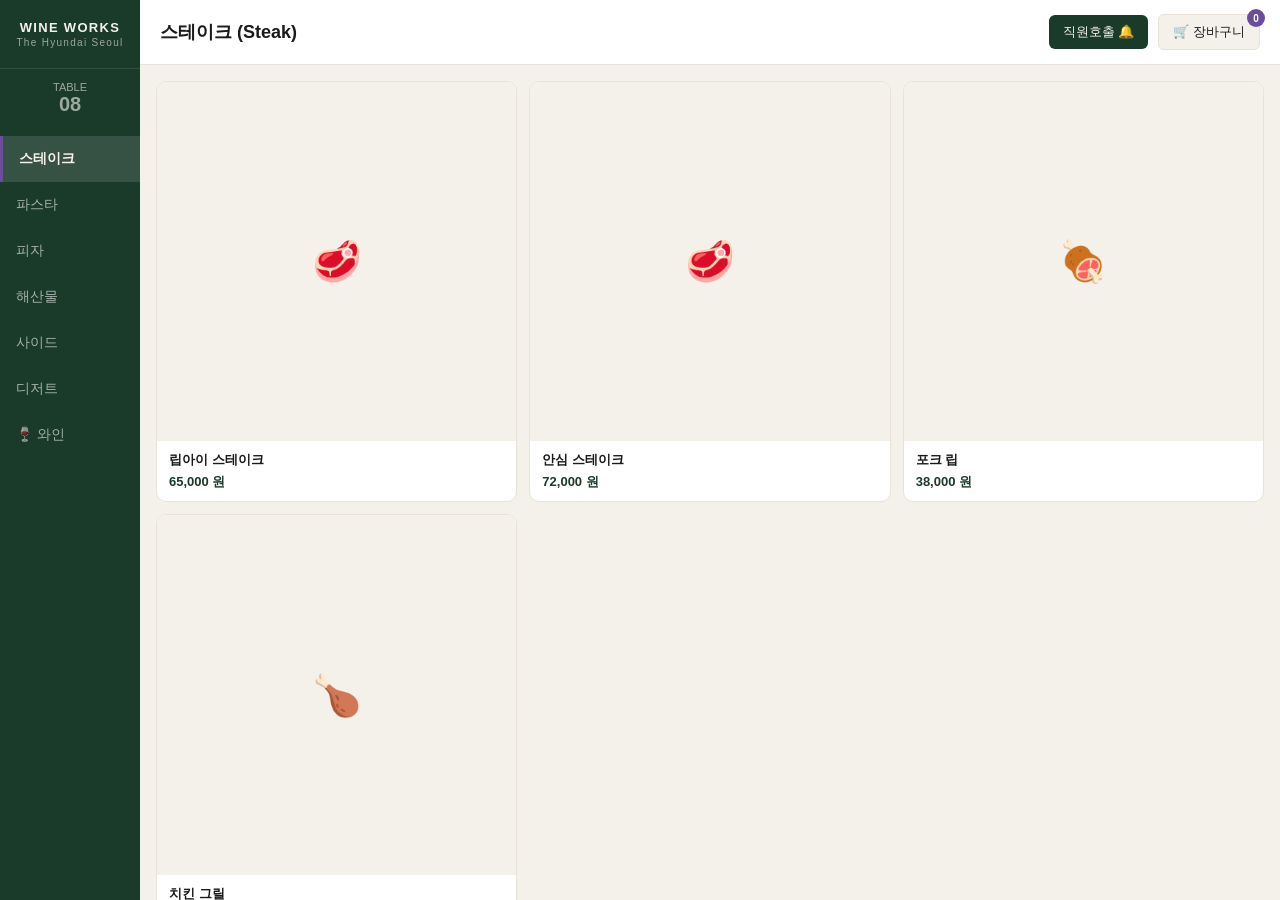
==== public/index.html @ b2043ffc "first commit" ====
<!DOCTYPE html>
<html lang="ko">
<head>
  <meta charset="UTF-8">
  <meta name="viewport" content="width=device-width, initial-scale=1.0">
  <title>Wine Works</title>
  <link rel="stylesheet" href="style.css">
</head>
<body>
<div class="app">

  <!-- 사이드바 -->
  <aside class="sidebar">
    <div class="sidebar-logo">WINE WORKS <span>The Hyundai Seoul</span></div>
    <div class="sidebar-table">TABLE <strong>08</strong></div>
    <nav class="category-list" id="categoryList">
      <button class="category-item active" onclick="showCategory('스테이크')">스테이크</button>
      <button class="category-item" onclick="showCategory('파스타')">파스타</button>
      <button class="category-item" onclick="showCategory('피자')">피자</button>
      <button class="category-item" onclick="showCategory('해산물')">해산물</button>
      <button class="category-item" onclick="showCategory('사이드')">사이드</button>
      <button class="category-item" onclick="showCategory('디저트')">디저트</button>
      <button class="category-item" onclick="showCategory('와인')">🍷 와인</button>
    </nav>
  </aside>

  <!-- 메인 -->
  <div class="main">

    <!-- 메뉴 화면 -->
    <div id="menuScreen">
      <!-- 상단 바 -->
      <div class="top-bar">
        <div class="top-bar-title" id="categoryTitle">스테이크 <span>(Steak)</span></div>
        <div class="top-bar-actions">
          <button class="btn-staff">직원호출 🔔</button>
          <button class="cart-btn" onclick="showCart()">
            🛒 장바구니
            <span class="cart-count" id="cartCount">0</span>
          </button>
        </div>
      </div>

      <!-- 메뉴 그리드 -->
      <div class="menu-area">
        <div class="menu-grid" id="menuGrid"></div>
      </div>

      <!-- 하단 버튼 -->
      <div class="bottom-bar">
        <button class="btn-wine-recommend" onclick="showCategory('와인')">🍷 와인 추천받기</button>
        <button class="btn-cart" onclick="showCart()">장바구니 확인 →</button>
      </div>
    </div>

    <!-- 장바구니 화면 -->
    <div class="cart-screen" id="cartScreen">
      <div class="cart-header">
        <button class="btn-back" onclick="showMenu()">←</button>
        <h2>장바구니</h2>
      </div>

      <div class="cart-items" id="cartItems"></div>

      <!-- Touch 3: 와인 추천 섹션 -->
      <div class="wine-recommend-section">
        <h3>🍷 이 음식들과 잘 어울리는 와인</h3>
        <div id="wineRecommendArea">
          <div class="wine-loading">
            <div class="dots"><span></span><span></span><span></span></div>
          </div>
        </div>
      </div>

      <div class="cart-footer">
        <div class="cart-total">
          <span>합계</span>
          <span id="cartTotal">0 원</span>
        </div>
        <button class="btn-order">주문하기</button>
      </div>
    </div>

  </div>
</div>

<script src="config.js"></script>
<script src="app.js"></script>
</body>
</html>
---- public/style.css ----
/* ── Reset & Base ── */
* { box-sizing: border-box; margin: 0; padding: 0; }
body {
  font-family: 'Apple SD Gothic Neo', -apple-system, sans-serif;
  background: #F4F1EB;
  color: #1A1A1A;
  height: 100vh;
  overflow: hidden;
}

/* ── Layout ── */
.app { display: flex; height: 100vh; }

/* ── 사이드바 ── */
.sidebar {
  width: 140px;
  background: #1A3A2A;
  display: flex;
  flex-direction: column;
  padding: 20px 0;
  flex-shrink: 0;
}
.sidebar-logo {
  color: #F4F1EB;
  font-size: 13px;
  font-weight: 700;
  letter-spacing: 0.1em;
  text-align: center;
  padding: 0 12px 20px;
  border-bottom: 1px solid rgba(255,255,255,0.1);
}
.sidebar-logo span { display: block; font-size: 10px; font-weight: 400; opacity: 0.6; margin-top: 2px; }
.sidebar-table {
  color: #F4F1EB;
  font-size: 11px;
  text-align: center;
  padding: 12px;
  opacity: 0.6;
}
.sidebar-table strong { display: block; font-size: 20px; font-weight: 700; opacity: 1; color: #F4F1EB; }
.category-list { margin-top: 8px; flex: 1; }
.category-item {
  display: block;
  width: 100%;
  padding: 14px 16px;
  font-size: 14px;
  color: rgba(255,255,255,0.6);
  background: none;
  border: none;
  text-align: left;
  cursor: pointer;
  transition: all 0.15s;
}
.category-item:hover { color: #F4F1EB; background: rgba(255,255,255,0.05); }
.category-item.active {
  color: #F4F1EB;
  background: rgba(255,255,255,0.12);
  font-weight: 600;
  border-left: 3px solid #6B4E9B;
}

/* ── 메인 영역 ── */
.main { flex: 1; display: flex; flex-direction: column; overflow: hidden; }

/* ── 상단 헤더 ── */
.top-bar {
  display: flex;
  align-items: center;
  justify-content: space-between;
  padding: 14px 20px;
  background: #fff;
  border-bottom: 1px solid #E8E2D8;
}
.top-bar-title { font-size: 18px; font-weight: 600; color: #1A1A1A; }
.top-bar-title span { font-size: 13px; font-weight: 400; color: #888; margin-left: 6px; }
.top-bar-actions { display: flex; gap: 10px; align-items: center; }
.btn-staff {
  background: #1A3A2A;
  color: #F4F1EB;
  border: none;
  border-radius: 6px;
  padding: 8px 14px;
  font-size: 13px;
  cursor: pointer;
}
.cart-btn {
  position: relative;
  background: #F4F1EB;
  border: 1px solid #E8E2D8;
  border-radius: 6px;
  padding: 8px 14px;
  font-size: 13px;
  cursor: pointer;
  color: #1A1A1A;
}
.cart-count {
  position: absolute;
  top: -6px; right: -6px;
  background: #6B4E9B;
  color: #fff;
  font-size: 10px;
  font-weight: 700;
  width: 18px; height: 18px;
  border-radius: 50%;
  display: flex; align-items: center; justify-content: center;
}

/* ── 메뉴 그리드 ── */
.menu-area { flex: 1; overflow-y: auto; padding: 16px; }
.menu-grid {
  display: grid;
  grid-template-columns: repeat(3, 1fr);
  gap: 12px;
}
.menu-card {
  background: #fff;
  border-radius: 10px;
  overflow: hidden;
  border: 1px solid #E8E2D8;
  cursor: pointer;
  transition: all 0.15s;
  position: relative;
}
.menu-card:hover { border-color: #1A3A2A; transform: translateY(-1px); }
.menu-card:active { transform: translateY(0); }
.menu-card-img {
  width: 100%; aspect-ratio: 1;
  background: #F4F1EB;
  display: flex; align-items: center; justify-content: center;
  font-size: 40px;
}
.menu-card-img img { width: 100%; height: 100%; object-fit: cover; }
.menu-card-body { padding: 10px 12px; }
.menu-card-name { font-size: 13px; font-weight: 600; color: #1A1A1A; margin-bottom: 4px; }
.menu-card-price { font-size: 13px; color: #1A3A2A; font-weight: 700; }

/* 추천 뱃지 */
.badge-recommend {
  position: absolute;
  top: 8px; left: 8px;
  background: #6B4E9B;
  color: #fff;
  font-size: 10px;
  font-weight: 700;
  padding: 3px 8px;
  border-radius: 12px;
  letter-spacing: 0.05em;
}

/* ── 하단 버튼 바 ── */
.bottom-bar {
  display: flex;
  gap: 10px;
  padding: 12px 16px;
  background: #fff;
  border-top: 1px solid #E8E2D8;
}
.btn-wine-recommend {
  flex: 1;
  background: #6B4E9B;
  color: #fff;
  border: none;
  border-radius: 8px;
  padding: 14px;
  font-size: 15px;
  font-weight: 600;
  cursor: pointer;
}
.btn-wine-recommend:hover { background: #5A3D8A; }
.btn-cart {
  flex: 1;
  background: #1A3A2A;
  color: #F4F1EB;
  border: none;
  border-radius: 8px;
  padding: 14px;
  font-size: 15px;
  font-weight: 600;
  cursor: pointer;
}
.btn-cart:hover { background: #142E20; }

/* ── 장바구니 화면 ── */
.cart-screen { display: none; flex-direction: column; height: 100%; }
.cart-screen.active { display: flex; }
.cart-header {
  padding: 16px 20px;
  border-bottom: 1px solid #E8E2D8;
  display: flex; align-items: center; gap: 12px;
}
.btn-back {
  background: none; border: none;
  font-size: 20px; cursor: pointer; color: #1A3A2A;
}
.cart-header h2 { font-size: 18px; font-weight: 600; }
.cart-items { flex: 1; overflow-y: auto; padding: 16px; }
.cart-item {
  display: flex; align-items: center; justify-content: space-between;
  padding: 14px 0;
  border-bottom: 1px solid #F0EBE2;
}
.cart-item-name { font-size: 14px; font-weight: 500; }
.cart-item-price { font-size: 14px; color: #1A3A2A; font-weight: 600; }
.cart-item-remove {
  background: none; border: none;
  color: #ccc; font-size: 18px; cursor: pointer; margin-left: 12px;
}

/* 추천 와인 섹션 (Touch 3) */
.wine-recommend-section {
  margin: 16px;
  background: #1A3A2A;
  border-radius: 10px;
  padding: 16px;
}
.wine-recommend-section h3 {
  color: #F4F1EB;
  font-size: 14px;
  font-weight: 600;
  margin-bottom: 12px;
}
.wine-cards-row { display: flex; gap: 10px; overflow-x: auto; }
.wine-rec-card {
  background: rgba(255,255,255,0.08);
  border: 1px solid rgba(255,255,255,0.15);
  border-radius: 8px;
  padding: 12px;
  min-width: 160px;
  flex-shrink: 0;
}
.wine-rec-card-name { font-size: 13px; font-weight: 600; color: #F4F1EB; margin-bottom: 2px; }
.wine-rec-card-info { font-size: 11px; color: rgba(255,255,255,0.6); margin-bottom: 8px; }
.wine-rec-card-foods { font-size: 11px; color: #C4A97A; margin-bottom: 10px; line-height: 1.5; }
.btn-add-wine {
  width: 100%;
  background: #6B4E9B;
  color: #fff;
  border: none;
  border-radius: 6px;
  padding: 7px;
  font-size: 12px;
  font-weight: 600;
  cursor: pointer;
}
.wine-loading {
  color: rgba(255,255,255,0.6);
  font-size: 13px;
  text-align: center;
  padding: 20px 0;
}

/* 장바구니 하단 */
.cart-footer { padding: 16px; border-top: 1px solid #E8E2D8; }
.cart-total {
  display: flex; justify-content: space-between;
  font-size: 16px; font-weight: 700;
  margin-bottom: 12px;
}
.btn-order {
  width: 100%;
  background: #1A3A2A;
  color: #F4F1EB;
  border: none;
  border-radius: 8px;
  padding: 16px;
  font-size: 16px;
  font-weight: 700;
  cursor: pointer;
}

/* ── 와인 탭 추천 영역 (Touch 1) ── */
.wine-tab-recommend {
  background: #1A3A2A;
  border-radius: 10px;
  padding: 14px;
  margin-bottom: 14px;
}
.wine-tab-recommend h3 {
  color: #F4F1EB;
  font-size: 13px;
  font-weight: 600;
  margin-bottom: 10px;
}
.wine-tab-recommend .empty-msg {
  color: rgba(255,255,255,0.5);
  font-size: 12px;
  text-align: center;
  padding: 10px 0;
}

/* ── 로딩 애니메이션 ── */
.dots span {
  display: inline-block;
  width: 6px; height: 6px;
  border-radius: 50%;
  background: rgba(255,255,255,0.6);
  animation: blink 1.2s infinite;
  margin: 0 2px;
}
.dots span:nth-child(2) { animation-delay: 0.2s; }
.dots span:nth-child(3) { animation-delay: 0.4s; }
@keyframes blink { 0%,80%,100%{opacity:0.2} 40%{opacity:1} }
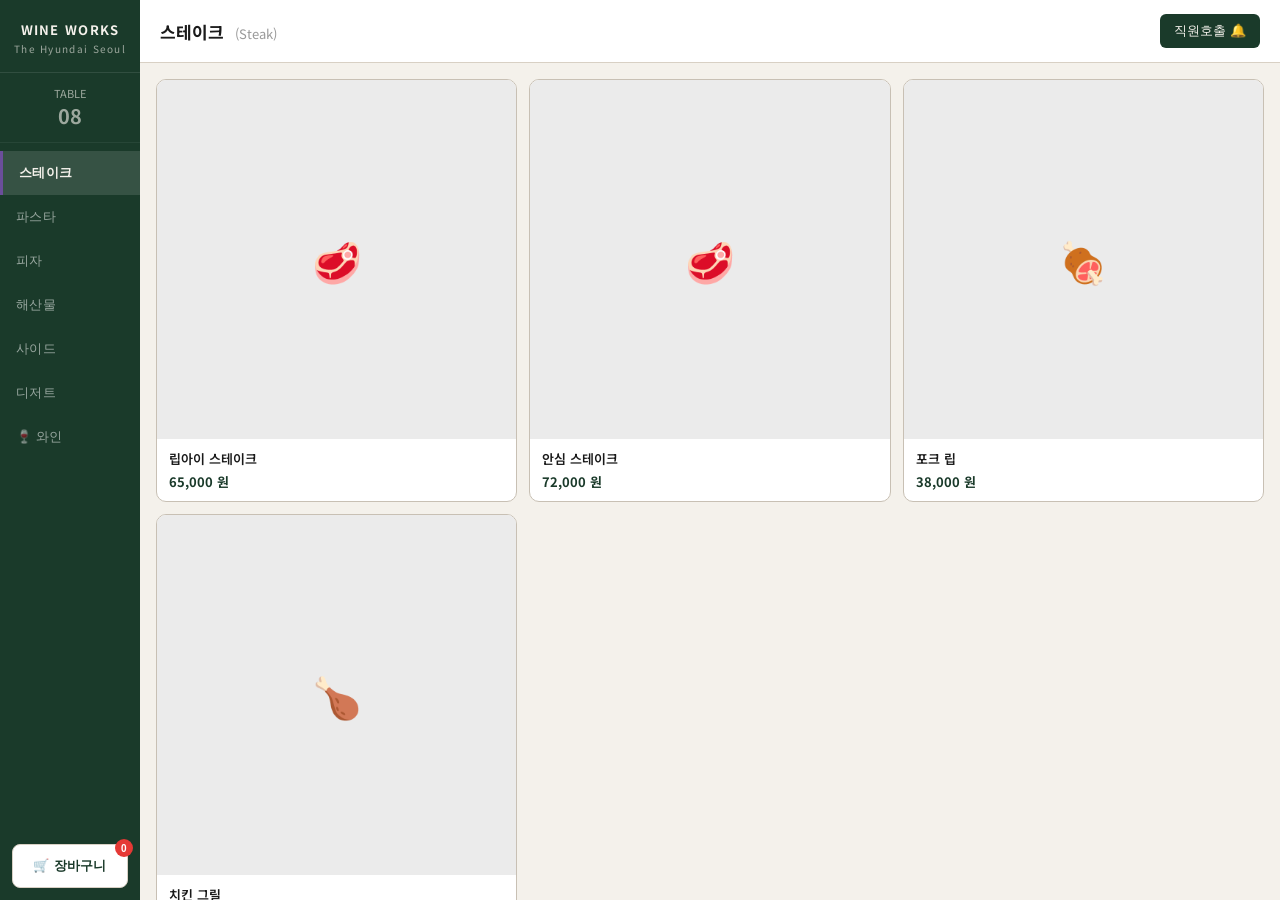
==== commit 79c82159: "ui fix - cart btn white, wine rec card layout, interactions" ====
--- a/public/index.html
+++ b/public/index.html
@@ -4,6 +4,8 @@
   <meta charset="UTF-8">
   <meta name="viewport" content="width=device-width, initial-scale=1.0">
   <title>Wine Works</title>
+  <link rel="preconnect" href="https://fonts.googleapis.com">
+  <link href="https://fonts.googleapis.com/css2?family=Noto+Sans+KR:wght@400;500;600;700&display=swap" rel="stylesheet">
   <link rel="stylesheet" href="style.css">
 </head>
 <body>
@@ -14,14 +16,18 @@
     <div class="sidebar-logo">WINE WORKS <span>The Hyundai Seoul</span></div>
     <div class="sidebar-table">TABLE <strong>08</strong></div>
     <nav class="category-list" id="categoryList">
-      <button class="category-item active" onclick="showCategory('스테이크')">스테이크</button>
-      <button class="category-item" onclick="showCategory('파스타')">파스타</button>
-      <button class="category-item" onclick="showCategory('피자')">피자</button>
-      <button class="category-item" onclick="showCategory('해산물')">해산물</button>
-      <button class="category-item" onclick="showCategory('사이드')">사이드</button>
-      <button class="category-item" onclick="showCategory('디저트')">디저트</button>
-      <button class="category-item" onclick="showCategory('와인')">🍷 와인</button>
+      <button class="category-item active" onclick="showCategory('스테이크', this)">스테이크</button>
+      <button class="category-item" onclick="showCategory('파스타', this)">파스타</button>
+      <button class="category-item" onclick="showCategory('피자', this)">피자</button>
+      <button class="category-item" onclick="showCategory('해산물', this)">해산물</button>
+      <button class="category-item" onclick="showCategory('사이드', this)">사이드</button>
+      <button class="category-item" onclick="showCategory('디저트', this)">디저트</button>
+      <button class="category-item" onclick="showCategory('와인', this)">🍷 와인</button>
     </nav>
+    <button class="sidebar-cart-btn" onclick="showCart()">
+      🛒 장바구니
+      <span class="cart-count" id="cartCount">0</span>
+    </button>
   </aside>
 
   <!-- 메인 -->
@@ -29,27 +35,14 @@
 
     <!-- 메뉴 화면 -->
     <div id="menuScreen">
-      <!-- 상단 바 -->
       <div class="top-bar">
         <div class="top-bar-title" id="categoryTitle">스테이크 <span>(Steak)</span></div>
         <div class="top-bar-actions">
           <button class="btn-staff">직원호출 🔔</button>
-          <button class="cart-btn" onclick="showCart()">
-            🛒 장바구니
-            <span class="cart-count" id="cartCount">0</span>
-          </button>
         </div>
       </div>
-
-      <!-- 메뉴 그리드 -->
       <div class="menu-area">
         <div class="menu-grid" id="menuGrid"></div>
-      </div>
-
-      <!-- 하단 버튼 -->
-      <div class="bottom-bar">
-        <button class="btn-wine-recommend" onclick="showCategory('와인')">🍷 와인 추천받기</button>
-        <button class="btn-cart" onclick="showCart()">장바구니 확인 →</button>
       </div>
     </div>
 
@@ -59,10 +52,7 @@
         <button class="btn-back" onclick="showMenu()">←</button>
         <h2>장바구니</h2>
       </div>
-
       <div class="cart-items" id="cartItems"></div>
-
-      <!-- Touch 3: 와인 추천 섹션 -->
       <div class="wine-recommend-section">
         <h3>🍷 이 음식들과 잘 어울리는 와인</h3>
         <div id="wineRecommendArea">
@@ -71,7 +61,6 @@
           </div>
         </div>
       </div>
-
       <div class="cart-footer">
         <div class="cart-total">
           <span>합계</span>
--- a/public/style.css
+++ b/public/style.css
@@ -1,7 +1,7 @@
 /* ── Reset & Base ── */
 * { box-sizing: border-box; margin: 0; padding: 0; }
 body {
-  font-family: 'Apple SD Gothic Neo', -apple-system, sans-serif;
+  font-family: 'Pretendard', 'Noto Sans KR', -apple-system, sans-serif;
   background: #F4F1EB;
   color: #1A1A1A;
   height: 100vh;
@@ -17,7 +17,7 @@
   background: #1A3A2A;
   display: flex;
   flex-direction: column;
-  padding: 20px 0;
+  padding: 20px 0 0;
   flex-shrink: 0;
 }
 .sidebar-logo {
@@ -26,37 +26,85 @@
   font-weight: 700;
   letter-spacing: 0.1em;
   text-align: center;
-  padding: 0 12px 20px;
+  padding: 0 12px 16px;
   border-bottom: 1px solid rgba(255,255,255,0.1);
 }
-.sidebar-logo span { display: block; font-size: 10px; font-weight: 400; opacity: 0.6; margin-top: 2px; }
+.sidebar-logo span {
+  display: block;
+  font-size: 10px;
+  font-weight: 400;
+  opacity: 0.6;
+  margin-top: 2px;
+}
 .sidebar-table {
   color: #F4F1EB;
   font-size: 11px;
   text-align: center;
   padding: 12px;
   opacity: 0.6;
-}
-.sidebar-table strong { display: block; font-size: 20px; font-weight: 700; opacity: 1; color: #F4F1EB; }
-.category-list { margin-top: 8px; flex: 1; }
+  border-bottom: 1px solid rgba(255,255,255,0.1);
+}
+.sidebar-table strong {
+  display: block;
+  font-size: 20px;
+  font-weight: 700;
+  opacity: 1;
+  color: #F4F1EB;
+}
+.category-list {
+  margin-top: 8px;
+  flex: 1;
+  overflow-y: auto;
+}
 .category-item {
   display: block;
   width: 100%;
-  padding: 14px 16px;
-  font-size: 14px;
-  color: rgba(255,255,255,0.6);
+  padding: 13px 16px;
+  font-size: 13px;
+  font-weight: 500;
+  color: rgba(255,255,255,0.55);
   background: none;
   border: none;
   text-align: left;
   cursor: pointer;
   transition: all 0.15s;
+  letter-spacing: 0.02em;
 }
 .category-item:hover { color: #F4F1EB; background: rgba(255,255,255,0.05); }
 .category-item.active {
   color: #F4F1EB;
   background: rgba(255,255,255,0.12);
+  font-weight: 700;
+  border-left: 3px solid #6B4E9B;
+}
+
+/* 사이드바 하단 장바구니 버튼 */
+.sidebar-cart-btn {
+  margin: 12px;
+  background: #fff;
+  border: 1.5px solid #D8D0C4;
+  border-radius: 8px;
+  padding: 12px 8px;
+  color: #1A3A2A;
+  font-size: 13px;
   font-weight: 600;
-  border-left: 3px solid #6B4E9B;
+  cursor: pointer;
+  position: relative;
+  text-align: center;
+  letter-spacing: 0.02em;
+}
+.sidebar-cart-btn:hover { background: #F4F1EB; }
+
+.cart-count {
+  position: absolute;
+  top: -6px; right: -6px;
+  background: #E53935;
+  color: #fff;
+  font-size: 10px;
+  font-weight: 700;
+  width: 18px; height: 18px;
+  border-radius: 50%;
+  display: flex; align-items: center; justify-content: center;
 }
 
 /* ── 메인 영역 ── */
@@ -69,10 +117,10 @@
   justify-content: space-between;
   padding: 14px 20px;
   background: #fff;
-  border-bottom: 1px solid #E8E2D8;
-}
-.top-bar-title { font-size: 18px; font-weight: 600; color: #1A1A1A; }
-.top-bar-title span { font-size: 13px; font-weight: 400; color: #888; margin-left: 6px; }
+  border-bottom: 1.5px solid #D8D0C4;
+}
+.top-bar-title { font-size: 17px; font-weight: 700; color: #1A1A1A; }
+.top-bar-title span { font-size: 13px; font-weight: 400; color: #999; margin-left: 6px; }
 .top-bar-actions { display: flex; gap: 10px; align-items: center; }
 .btn-staff {
   background: #1A3A2A;
@@ -81,28 +129,8 @@
   border-radius: 6px;
   padding: 8px 14px;
   font-size: 13px;
-  cursor: pointer;
-}
-.cart-btn {
-  position: relative;
-  background: #F4F1EB;
-  border: 1px solid #E8E2D8;
-  border-radius: 6px;
-  padding: 8px 14px;
-  font-size: 13px;
-  cursor: pointer;
-  color: #1A1A1A;
-}
-.cart-count {
-  position: absolute;
-  top: -6px; right: -6px;
-  background: #6B4E9B;
-  color: #fff;
-  font-size: 10px;
-  font-weight: 700;
-  width: 18px; height: 18px;
-  border-radius: 50%;
-  display: flex; align-items: center; justify-content: center;
+  font-weight: 500;
+  cursor: pointer;
 }
 
 /* ── 메뉴 그리드 ── */
@@ -116,17 +144,26 @@
   background: #fff;
   border-radius: 10px;
   overflow: hidden;
-  border: 1px solid #E8E2D8;
-  cursor: pointer;
-  transition: all 0.15s;
+  border: 1.5px solid #C8C0B4;
+  cursor: pointer;
+  transition: border-color 0.15s, box-shadow 0.15s;
   position: relative;
 }
-.menu-card:hover { border-color: #1A3A2A; transform: translateY(-1px); }
-.menu-card:active { transform: translateY(0); }
+.menu-card:hover {
+  border-color: #1A3A2A;
+  box-shadow: 0 2px 8px rgba(26,58,42,0.12);
+}
+.menu-card.clicked {
+  border-color: #1A3A2A;
+  box-shadow: 0 0 0 2px rgba(26,58,42,0.25);
+}
 .menu-card-img {
-  width: 100%; aspect-ratio: 1;
-  background: #F4F1EB;
-  display: flex; align-items: center; justify-content: center;
+  width: 100%;
+  aspect-ratio: 1;
+  background: #EBEBEB;
+  display: flex;
+  align-items: center;
+  justify-content: center;
   font-size: 40px;
 }
 .menu-card-img img { width: 100%; height: 100%; object-fit: cover; }
@@ -147,110 +184,143 @@
   letter-spacing: 0.05em;
 }
 
-/* ── 하단 버튼 바 ── */
-.bottom-bar {
-  display: flex;
-  gap: 10px;
-  padding: 12px 16px;
-  background: #fff;
-  border-top: 1px solid #E8E2D8;
-}
-.btn-wine-recommend {
-  flex: 1;
-  background: #6B4E9B;
-  color: #fff;
-  border: none;
-  border-radius: 8px;
-  padding: 14px;
-  font-size: 15px;
-  font-weight: 600;
-  cursor: pointer;
-}
-.btn-wine-recommend:hover { background: #5A3D8A; }
-.btn-cart {
-  flex: 1;
-  background: #1A3A2A;
-  color: #F4F1EB;
-  border: none;
-  border-radius: 8px;
-  padding: 14px;
-  font-size: 15px;
-  font-weight: 600;
-  cursor: pointer;
-}
-.btn-cart:hover { background: #142E20; }
+/* 와인 타입 뱃지 */
+.badge-wine-type {
+  display: inline-block;
+  font-size: 10px;
+  font-weight: 700;
+  padding: 3px 8px;
+  border-radius: 12px;
+  margin-bottom: 6px;
+  letter-spacing: 0.05em;
+}
+.badge-Bubble { background: #E8F4FD; color: #1A6FA8; }
+.badge-White { background: #FDFBE8; color: #8A7A10; }
+.badge-Red { background: #FDEAEA; color: #A82020; }
+.badge-Sweet { background: #FDF0E8; color: #A85A10; }
+.badge-Non-Alcoholic { background: #EDFAED; color: #1A7A1A; }
 
 /* ── 장바구니 화면 ── */
 .cart-screen { display: none; flex-direction: column; height: 100%; }
 .cart-screen.active { display: flex; }
 .cart-header {
-  padding: 16px 20px;
-  border-bottom: 1px solid #E8E2D8;
+  padding: 14px 20px;
+  border-bottom: 1.5px solid #D8D0C4;
   display: flex; align-items: center; gap: 12px;
+  background: #fff;
 }
 .btn-back {
   background: none; border: none;
   font-size: 20px; cursor: pointer; color: #1A3A2A;
-}
-.cart-header h2 { font-size: 18px; font-weight: 600; }
-.cart-items { flex: 1; overflow-y: auto; padding: 16px; }
+  font-weight: 700;
+}
+.cart-header h2 { font-size: 17px; font-weight: 700; }
+
+.cart-items { flex: 1; overflow-y: auto; padding: 16px; display: flex; flex-direction: column; gap: 10px; }
+
+/* 장바구니 아이템 카드 */
 .cart-item {
-  display: flex; align-items: center; justify-content: space-between;
-  padding: 14px 0;
-  border-bottom: 1px solid #F0EBE2;
-}
-.cart-item-name { font-size: 14px; font-weight: 500; }
-.cart-item-price { font-size: 14px; color: #1A3A2A; font-weight: 600; }
+  display: flex;
+  align-items: center;
+  justify-content: space-between;
+  padding: 14px 16px;
+  background: #fff;
+  border: 1.5px solid #D8D0C4;
+  border-radius: 10px;
+}
+.cart-item-name { font-size: 14px; font-weight: 600; color: #1A1A1A; }
+.cart-item-qty { font-size: 13px; color: #888; margin-top: 2px; }
+.cart-item-price { font-size: 14px; color: #1A3A2A; font-weight: 700; }
 .cart-item-remove {
   background: none; border: none;
-  color: #ccc; font-size: 18px; cursor: pointer; margin-left: 12px;
-}
+  color: #bbb; font-size: 18px; cursor: pointer; margin-left: 12px;
+  line-height: 1;
+}
+.cart-item-remove:hover { color: #E53935; }
 
 /* 추천 와인 섹션 (Touch 3) */
 .wine-recommend-section {
-  margin: 16px;
+  margin: 0 16px 12px;
   background: #1A3A2A;
   border-radius: 10px;
-  padding: 16px;
+  padding: 10px 12px;
 }
 .wine-recommend-section h3 {
   color: #F4F1EB;
-  font-size: 14px;
-  font-weight: 600;
-  margin-bottom: 12px;
-}
-.wine-cards-row { display: flex; gap: 10px; overflow-x: auto; }
+  font-size: 12px;
+  font-weight: 700;
+  margin-bottom: 8px;
+}
+
+/* 와인 추천 카드 */
+.wine-cards-row { display: flex; gap: 8px; overflow-x: auto; padding-bottom: 4px; }
 .wine-rec-card {
-  background: rgba(255,255,255,0.08);
-  border: 1px solid rgba(255,255,255,0.15);
+  background: #fff;
   border-radius: 8px;
-  padding: 12px;
-  min-width: 160px;
+  padding: 10px 10px 10px 10px;
+  width: 200px;
+  min-width: 200px;
+  max-width: 200px;
   flex-shrink: 0;
-}
-.wine-rec-card-name { font-size: 13px; font-weight: 600; color: #F4F1EB; margin-bottom: 2px; }
-.wine-rec-card-info { font-size: 11px; color: rgba(255,255,255,0.6); margin-bottom: 8px; }
-.wine-rec-card-foods { font-size: 11px; color: #C4A97A; margin-bottom: 10px; line-height: 1.5; }
+  display: flex;
+  align-items: center;
+  gap: 10px;
+  position: relative;
+}
+.wine-rec-card-content { flex: 1; min-width: 0; }
+.wine-rec-card-name {
+  font-size: 12px;
+  font-weight: 700;
+  color: #1A1A1A;
+  margin-bottom: 3px;
+  word-break: keep-all;
+  line-height: 1.4;
+  display: -webkit-box;
+  -webkit-line-clamp: 2;
+  -webkit-box-orient: vertical;
+  overflow: hidden;
+}
+.wine-rec-card-info {
+  font-size: 10px;
+  color: #888;
+  margin-bottom: 2px;
+  white-space: nowrap;
+  overflow: hidden;
+  text-overflow: ellipsis;
+}
+.wine-rec-card-price { font-size: 11px; color: #1A3A2A; font-weight: 700; }
 .btn-add-wine {
-  width: 100%;
-  background: #6B4E9B;
-  color: #fff;
-  border: none;
-  border-radius: 6px;
-  padding: 7px;
-  font-size: 12px;
-  font-weight: 600;
-  cursor: pointer;
-}
+  width: 28px;
+  height: 28px;
+  min-width: 28px;
+  background: #fff;
+  color: #1A3A2A;
+  border: 1.5px solid #1A3A2A;
+  border-radius: 50%;
+  font-size: 18px;
+  font-weight: 400;
+  cursor: pointer;
+  display: flex;
+  align-items: center;
+  justify-content: center;
+  line-height: 1;
+  flex-shrink: 0;
+}
+.btn-add-wine:hover { background: #F4F1EB; }
+
 .wine-loading {
-  color: rgba(255,255,255,0.6);
+  color: rgba(255,255,255,0.5);
   font-size: 13px;
   text-align: center;
   padding: 20px 0;
 }
 
 /* 장바구니 하단 */
-.cart-footer { padding: 16px; border-top: 1px solid #E8E2D8; }
+.cart-footer {
+  padding: 16px;
+  border-top: 1.5px solid #D8D0C4;
+  background: #fff;
+}
 .cart-total {
   display: flex; justify-content: space-between;
   font-size: 16px; font-weight: 700;
@@ -267,28 +337,9 @@
   font-weight: 700;
   cursor: pointer;
 }
-
-/* ── 와인 탭 추천 영역 (Touch 1) ── */
-.wine-tab-recommend {
-  background: #1A3A2A;
-  border-radius: 10px;
-  padding: 14px;
-  margin-bottom: 14px;
-}
-.wine-tab-recommend h3 {
-  color: #F4F1EB;
-  font-size: 13px;
-  font-weight: 600;
-  margin-bottom: 10px;
-}
-.wine-tab-recommend .empty-msg {
-  color: rgba(255,255,255,0.5);
-  font-size: 12px;
-  text-align: center;
-  padding: 10px 0;
-}
-
-/* ── 로딩 애니메이션 ── */
+.btn-order:hover { background: #142E20; }
+
+/* ── 로딩 ── */
 .dots span {
   display: inline-block;
   width: 6px; height: 6px;
